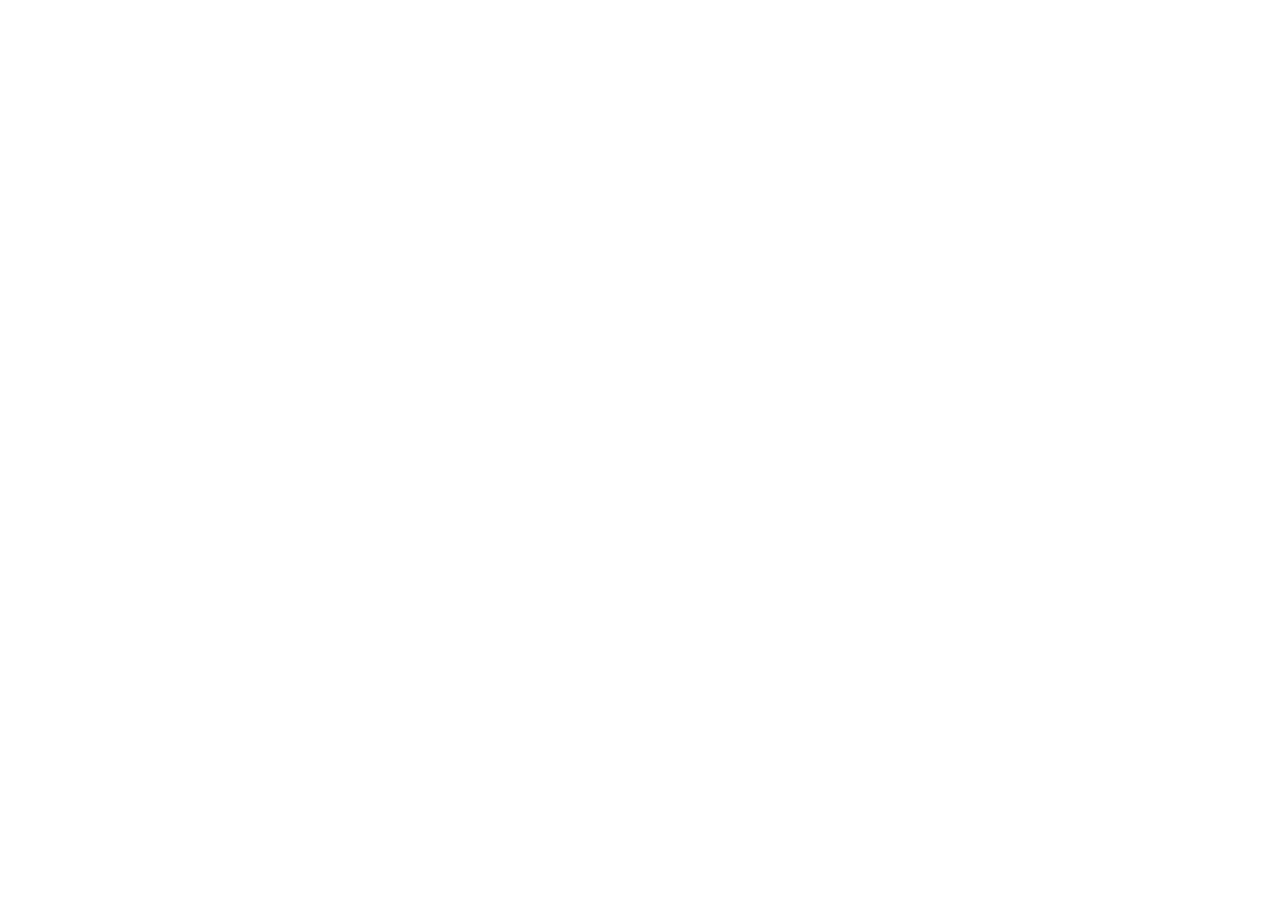
==== index.html @ f6eb2797 "estrutura de arquivos" ====
<!DOCTYPE html>
<html lang="en">
<head>
    <meta charset="UTF-8">
    <meta name="viewport" content="width=device-width, initial-scale=1.0">
    <link rel="stylesheet" href="css/style.css">
    <title>Henrique Galvão</title>
</head>
<body>
    
</body>
</html>
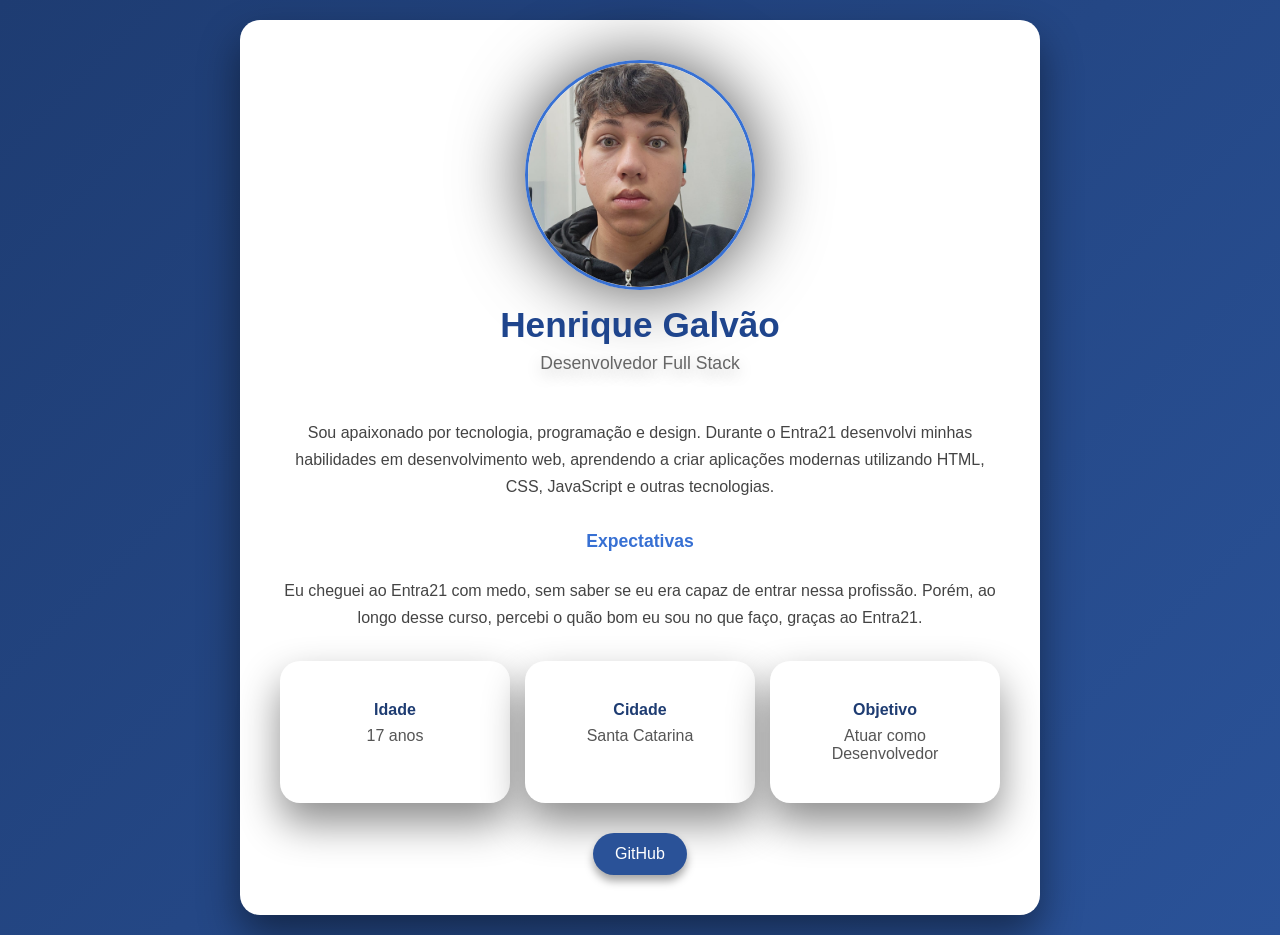
==== commit ff7638f2: "Atualização" ====
--- a/index.html
+++ b/index.html
@@ -1,12 +1,55 @@
 <!DOCTYPE html>
-<html lang="en">
+<html lang="pt-BR">
+
 <head>
     <meta charset="UTF-8">
     <meta name="viewport" content="width=device-width, initial-scale=1.0">
     <link rel="stylesheet" href="css/style.css">
     <title>Henrique Galvão</title>
 </head>
+
+
 <body>
-    
+    <main class="container">
+        <div class="card">
+            <div class="area-imagem">
+                <img src="img/perfil.jpeg" alt="Foto de Henrique" class="foto">
+                <h1>Henrique Galvão</h1>
+                <h2>Desenvolvedor Full Stack</h2>
+            </div>
+            <p>
+                Sou apaixonado por tecnologia, programação e design.
+                Durante o Entra21 desenvolvi minhas habilidades em
+                desenvolvimento web, aprendendo a criar aplicações modernas
+                utilizando HTML, CSS, JavaScript e outras tecnologias.
+            </p>
+            <h3>Expectativas</h3>
+            <p>Eu cheguei ao Entra21 com medo, sem saber se eu era capaz de entrar nessa profissão. Porém, ao longo
+                desse curso, percebi o quão bom eu sou no que faço, graças ao Entra21.
+            </p>
+
+            <div class="info">
+                <div class="card" id="interno_card">
+                    <strong>Idade</strong>
+                    <span>17 anos</span>
+                </div>
+
+                <div class="card" id="interno_card">
+                    <strong>Cidade</strong>
+                    <span>Santa Catarina</span>
+                </div>
+
+                <div class="card" id="interno_card">
+                    <strong>Objetivo</strong>
+                    <span>Atuar como Desenvolvedor</span>
+                </div>
+            </div>
+
+            <div class="redes">
+                <a href="https://github.com/hericota" target="_blank" rel="noopener noreferrer">GitHub</a>
+            </div>
+        </div>
+    </main>
 </body>
+
 </html>
--- a/css/style.css
+++ b/css/style.css
@@ -0,0 +1,189 @@
+
+:root {
+    --cor_texto--: #1b58caa1;
+}
+
+
+@keyframes bulping {
+    0% {
+        scale: 100%;
+
+    }
+
+    50% {
+        scale: 90%;
+        color: rgb(136, 10, 10);
+    }
+
+    100% {
+        scale: 100%;
+        color: rgb(136, 10, 10);
+        text-shadow: 5px 5px 10px rgba(136, 10, 10, 0.534);
+    }
+}
+
+* {
+    margin: 0;
+    padding: 0;
+    box-sizing: border-box;
+    font-family: Arial, Helvetica, sans-serif;
+}
+
+body {
+    background: linear-gradient(135deg, #1e3c72, #2a5298);
+    display: flex;
+    justify-content: center;
+    align-items: center;
+    min-height: 100vh;
+    padding: 20px;
+}
+
+.container {
+    width: 100%;
+    display: flex;
+    justify-content: center;
+}
+
+.card {
+    background: #fff;
+    max-width: 800px;
+    width: 100%;
+    padding: 40px;
+    border-radius: 20px;
+    text-align: center;
+    box-shadow: 0 20px 40px rgba(0, 0, 0, .45);
+    transition: .5s;
+}
+
+.card:hover {
+    transform: translateY(-8px);
+}
+
+.area-imagem {
+    display: flex;
+    flex-direction: column;
+    align-items: center;
+    margin-bottom: 20px;
+}
+
+.foto {
+    width: 230px;
+    height: 230px;
+    border-radius: 50%;
+    object-fit: cover;
+    border: 3px solid #3770d3;
+    box-shadow: 0 0 70px rgba(0, 0, 0, .7);
+    transition: transform 2s, border 2s;
+}
+
+.area-imagem:hover .foto {
+    transform: scale(0) rotate(2880deg);
+    border: 5rem solid #051342bd;
+}
+
+h1 {
+    color: #1f458d;
+    font-size: 2.2rem;
+    margin: 15px 0 8px;
+    transition: transform 2s, animation 2s;
+}
+
+.area-imagem:hover h1 {
+    transform: translateY(-130px) scale(2);
+    margin-bottom: 20px;
+    animation: bulping 1s infinite alternate ease-in-out;
+}
+
+h2 {
+    color: #666;
+    font-size: 1.1rem;
+    font-weight: 400;
+    margin-bottom: 25px;
+    text-shadow: 0 6px 15px rgba(0, 0, 0, .25);
+    transition: transform 2s;
+}
+
+.area-imagem:hover h2 {
+    transform: translateY(-90px) scale(2);
+    animation: bulping 1s infinite alternate ease-in-out;
+}
+
+h3 {
+    color: #3770d3;
+    font-size: 1.1rem;
+    font-weight: 800;
+    margin-bottom: 25px;
+}
+
+p {
+    color: #444;
+    line-height: 1.7;
+    margin-bottom: 30px;
+}
+
+.info {
+    display: grid;
+    grid-template-columns: repeat(3, 1fr);
+    gap: 15px;
+    margin-bottom: 30px;
+}
+
+.info-card {
+    background: #f3f6fb;
+    padding: 15px;
+    border-radius: 12px;
+    transition: .5s;
+    box-shadow: 0 6px 15px rgba(0, 0, 0, .12);
+}
+
+.info-card:hover {
+    transform: translateY(-10px);
+    background: #a0e1ff;
+    box-shadow: 0 15px 25px rgba(0, 0, 0, .2);
+}
+
+.info strong {
+    display: block;
+    color: #1e3c72;
+    margin-bottom: 8px;
+}
+
+.info span {
+    color: #555;
+}
+
+.redes {
+    display: flex;
+    justify-content: center;
+    gap: 15px;
+}
+
+.redes a {
+    text-decoration: none;
+    background: #2a5298;
+    color: white;
+    padding: 12px 22px;
+    border-radius: 30px;
+    transition: .3s;
+    box-shadow: 0 6px 8px rgba(0, 0, 0, .35);
+}
+
+.redes a:hover {
+    background: #1e3c72;
+    transform: translateY(-3px);
+}
+
+@media (max-width:650px) {
+
+    .card {
+        padding: 30px;
+    }
+
+    .info {
+        grid-template-columns: 1fr;
+    }
+
+    .redes {
+        flex-direction: column;
+    }
+}
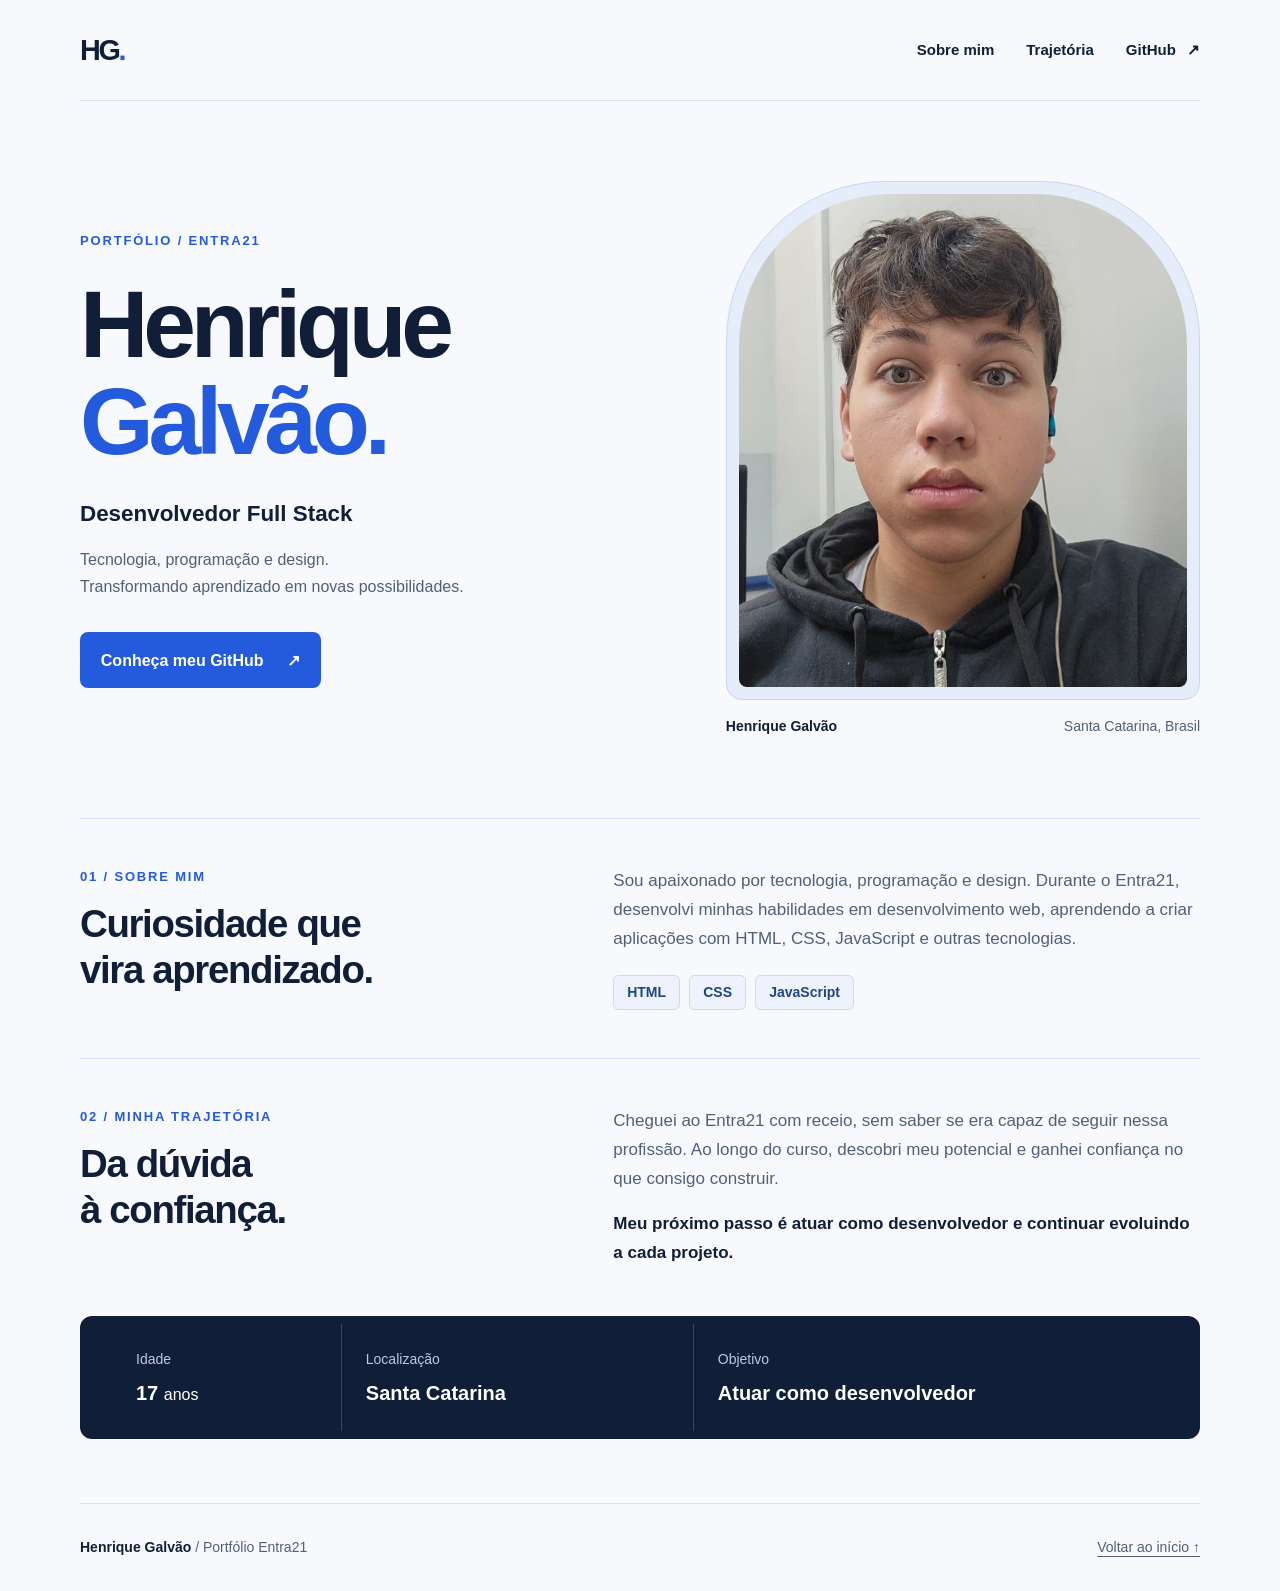
==== commit 07ebe957: "Melhora apresentação, responsividade e acessibilidade do portfólio" ====
--- a/index.html
+++ b/index.html
@@ -1,55 +1,75 @@
 <!DOCTYPE html>
 <html lang="pt-BR">
-
 <head>
     <meta charset="UTF-8">
     <meta name="viewport" content="width=device-width, initial-scale=1.0">
+    <meta name="description" content="Portfólio de Henrique Galvão, desenvolvedor Full Stack. Conheça minha trajetória no Entra21 e meu interesse por tecnologia, programação e design.">
+    <meta name="theme-color" content="#101e38">
     <link rel="stylesheet" href="css/style.css">
-    <title>Henrique Galvão</title>
+    <title>Henrique Galvão | Desenvolvedor Full Stack</title>
 </head>
+<body>
+    <a class="skip-link" href="#conteudo">Pular para o conteúdo</a>
+    <header class="header container">
+        <a class="brand" href="#inicio" aria-label="Henrique Galvão — início">HG<span aria-hidden="true">.</span></a>
+        <nav aria-label="Navegação principal">
+            <a href="#sobre">Sobre mim</a>
+            <a href="#trajetoria">Trajetória</a>
+            <a class="nav-github" href="https://github.com/hericota" target="_blank" rel="noopener noreferrer">GitHub <span aria-hidden="true">↗</span><span class="sr-only"> (abre em nova aba)</span></a>
+        </nav>
+    </header>
 
+    <main id="conteudo" class="container" tabindex="-1">
+        <section class="hero" id="inicio" aria-labelledby="titulo">
+            <div class="hero-copy">
+                <p class="eyebrow">PORTFÓLIO / ENTRA21</p>
+                <h1 id="titulo">Henrique<br><span>Galvão.</span></h1>
+                <p class="role">Desenvolvedor Full Stack</p>
+                <p class="intro">Tecnologia, programação e design.<br>Transformando aprendizado em novas possibilidades.</p>
+                <a class="button" href="https://github.com/hericota" target="_blank" rel="noopener noreferrer">Conheça meu GitHub <span aria-hidden="true">↗</span><span class="sr-only"> (abre em nova aba)</span></a>
+            </div>
+            <figure class="portrait">
+                <div class="portrait-frame">
+                    <img src="img/perfil.jpeg" alt="Henrique Galvão" class="foto" fetchpriority="high">
+                </div>
+                <figcaption><span>Henrique Galvão</span><span>Santa Catarina, Brasil</span></figcaption>
+            </figure>
+        </section>
 
-<body>
-    <main class="container">
-        <div class="card">
-            <div class="area-imagem">
-                <img src="img/perfil.jpeg" alt="Foto de Henrique" class="foto">
-                <h1>Henrique Galvão</h1>
-                <h2>Desenvolvedor Full Stack</h2>
+        <section class="about section" id="sobre" aria-labelledby="sobre-titulo">
+            <div class="section-heading">
+                <p class="eyebrow">01 / SOBRE MIM</p>
+                <h2 id="sobre-titulo">Curiosidade que<br>vira aprendizado.</h2>
             </div>
-            <p>
-                Sou apaixonado por tecnologia, programação e design.
-                Durante o Entra21 desenvolvi minhas habilidades em
-                desenvolvimento web, aprendendo a criar aplicações modernas
-                utilizando HTML, CSS, JavaScript e outras tecnologias.
-            </p>
-            <h3>Expectativas</h3>
-            <p>Eu cheguei ao Entra21 com medo, sem saber se eu era capaz de entrar nessa profissão. Porém, ao longo
-                desse curso, percebi o quão bom eu sou no que faço, graças ao Entra21.
-            </p>
+            <div class="section-copy">
+                <p>Sou apaixonado por tecnologia, programação e design. Durante o Entra21, desenvolvi minhas habilidades em desenvolvimento web, aprendendo a criar aplicações com HTML, CSS, JavaScript e outras tecnologias.</p>
+                <ul class="skills" aria-label="Tecnologias que estudo">
+                    <li>HTML</li><li>CSS</li><li>JavaScript</li>
+                </ul>
+            </div>
+        </section>
 
-            <div class="info">
-                <div class="card" id="interno_card">
-                    <strong>Idade</strong>
-                    <span>17 anos</span>
-                </div>
+        <section class="journey section" id="trajetoria" aria-labelledby="trajetoria-titulo">
+            <div class="section-heading">
+                <p class="eyebrow">02 / MINHA TRAJETÓRIA</p>
+                <h2 id="trajetoria-titulo">Da dúvida<br>à confiança.</h2>
+            </div>
+            <div class="section-copy">
+                <p>Cheguei ao Entra21 com receio, sem saber se era capaz de seguir nessa profissão. Ao longo do curso, descobri meu potencial e ganhei confiança no que consigo construir.</p>
+                <p class="journey-goal">Meu próximo passo é atuar como desenvolvedor e continuar evoluindo a cada projeto.</p>
+            </div>
+        </section>
 
-                <div class="card" id="interno_card">
-                    <strong>Cidade</strong>
-                    <span>Santa Catarina</span>
-                </div>
+        <dl class="info" aria-label="Informações pessoais">
+            <div class="info-card"><dt>Idade</dt><dd>17 <span>anos</span></dd></div>
+            <div class="info-card"><dt>Localização</dt><dd>Santa Catarina</dd></div>
+            <div class="info-card"><dt>Objetivo</dt><dd>Atuar como desenvolvedor</dd></div>
+        </dl>
+    </main>
 
-                <div class="card" id="interno_card">
-                    <strong>Objetivo</strong>
-                    <span>Atuar como Desenvolvedor</span>
-                </div>
-            </div>
-
-            <div class="redes">
-                <a href="https://github.com/hericota" target="_blank" rel="noopener noreferrer">GitHub</a>
-            </div>
-        </div>
-    </main>
+    <footer class="footer container">
+        <p>Henrique Galvão <span> / Portfólio Entra21</span></p>
+        <a href="#inicio">Voltar ao início <span aria-hidden="true">↑</span></a>
+    </footer>
 </body>
-
-</html>+</html>
--- a/css/style.css
+++ b/css/style.css
@@ -1,189 +1,85 @@
-
 :root {
-    --cor_texto--: #1b58caa1;
+    color-scheme: light;
+    --ink: #101e38;
+    --muted: #526077;
+    --blue: #245adc;
+    --line: #dce3ef;
+    --paper: #f7f9fd;
+    --font: "Segoe UI", Arial, Helvetica, sans-serif;
 }
 
+* { box-sizing: border-box; }
+html { scroll-behavior: smooth; scroll-padding-top: 2rem; }
+body { margin: 0; background: var(--paper); color: var(--ink); font-family: var(--font); font-size: 1rem; line-height: 1.7; }
+a { color: inherit; text-underline-offset: .25em; }
+a, img { -webkit-tap-highlight-color: transparent; }
+a:focus-visible { outline: 3px solid var(--blue); outline-offset: 6px; border-radius: 3px; }
+::selection { background: #c9d9ff; color: var(--ink); }
+.container { width: min(1120px, calc(100% - 4rem)); margin-inline: auto; }
+.skip-link { position: fixed; top: .75rem; left: 1rem; padding: .6rem 1rem; background: var(--ink); color: white; z-index: 10; transform: translateY(-180%); }
+.skip-link:focus { transform: translateY(0); }
+.sr-only { position: absolute; width: 1px; height: 1px; padding: 0; margin: -1px; overflow: hidden; clip-path: inset(50%); white-space: nowrap; border: 0; }
 
-@keyframes bulping {
-    0% {
-        scale: 100%;
+.header { display: flex; align-items: center; justify-content: space-between; gap: 1.5rem; padding-block: 1.6rem; border-bottom: 1px solid var(--line); }
+.brand { font-size: 1.8rem; font-weight: 800; letter-spacing: -.08em; text-decoration: none; }
+.brand span { color: var(--blue); }
+nav { display: flex; align-items: center; flex-wrap: wrap; gap: 2rem; }
+nav a { font-size: .9375rem; font-weight: 600; text-decoration: none; transition: color .2s; }
+nav a:hover { color: var(--blue); }
+.nav-github { display: inline-flex; align-items: center; gap: .7rem; }
 
-    }
+.hero { display: grid; grid-template-columns: 1.2fr 1fr; align-items: center; gap: clamp(2rem, 6vw, 6rem); padding-block: 5rem; }
+.eyebrow { margin: 0 0 1.5rem; color: var(--blue); font-size: .8125rem; font-weight: 700; letter-spacing: .14em; line-height: 1.6; }
+h1 { margin: 0; font-size: clamp(3.5rem, 7.4vw, 6rem); line-height: 1.02; font-weight: 750; letter-spacing: -.055em; }
+h1 span { color: var(--blue); }
+.role { margin: 1.6rem 0 .8rem; font-size: clamp(1.125rem, 2vw, 1.4rem); font-weight: 600; }
+.intro { color: var(--muted); margin: 0 0 2rem; }
+.button { display: inline-flex; align-items: center; justify-content: center; gap: 1.5rem; padding: .9rem 1.3rem; border-radius: .5rem; background: var(--blue); color: white; font-weight: 600; text-decoration: none; transition: background .2s, transform .2s; }
+.button:hover { background: #1946b4; transform: translateY(-2px); }
+.portrait { margin: 0; min-width: 0; }
+.portrait-frame { padding: .75rem; border: 1px solid #c8d6ef; border-radius: 10rem 10rem 1rem 1rem; background: #e5edfb; }
+.foto { display: block; width: 100%; aspect-ratio: 1 / 1.1; object-fit: cover; border-radius: 9.5rem 9.5rem .5rem .5rem; }
+figcaption { display: flex; justify-content: space-between; flex-wrap: wrap; gap: .25rem 1rem; margin-top: .9rem; font-size: .875rem; color: var(--muted); }
+figcaption span:first-child { color: var(--ink); font-weight: 600; }
 
-    50% {
-        scale: 90%;
-        color: rgb(136, 10, 10);
-    }
+.section { display: grid; grid-template-columns: 1fr 1.25fr; gap: 4rem; padding-block: 3rem; border-top: 1px solid var(--line); scroll-margin-top: 1rem; }
+.section .eyebrow { margin-bottom: .8rem; }
+h2 { margin: 0; font-size: clamp(1.8rem, 3vw, 2.5rem); font-weight: 650; line-height: 1.2; letter-spacing: -.035em; }
+.section-copy p { margin: 0; color: var(--muted); font-size: 1.0625rem; }
+.skills { display: flex; flex-wrap: wrap; gap: .6rem; padding: 0; margin: 1.3rem 0 0; list-style: none; }
+.skills li { padding: .3rem .8rem; border: 1px solid #cdd9ef; border-radius: .35rem; color: #204685; background: #edf2fc; font-size: .875rem; font-weight: 600; }
+.section-copy .journey-goal { color: var(--ink); margin-top: 1rem; font-weight: 600; }
+.info { display: grid; grid-template-columns: .65fr 1fr 1.35fr; margin: 0 0 4rem; padding: .5rem 2rem; border-radius: .75rem; background: var(--ink); color: white; }
+.info-card { padding: 1.5rem; }
+.info-card + .info-card { border-left: 1px solid #38455d; }
+dt { color: #bac9e4; font-size: .875rem; margin-bottom: .45rem; }
+dd { margin: 0; font-size: 1.25rem; font-weight: 600; line-height: 1.4; }
+dd span { font-size: 1rem; font-weight: 400; }
+.footer { display: flex; justify-content: space-between; align-items: center; gap: 1rem; border-top: 1px solid var(--line); padding-block: 1.5rem; font-size: .875rem; }
+.footer p { margin: 0; font-weight: 600; }
+.footer p span { color: var(--muted); font-weight: 400; }
+.footer a { padding-block: .5rem; color: var(--muted); }
 
-    100% {
-        scale: 100%;
-        color: rgb(136, 10, 10);
-        text-shadow: 5px 5px 10px rgba(136, 10, 10, 0.534);
-    }
+@media (max-width: 760px) {
+    .container { width: calc(100% - 2.5rem); }
+    .header { gap: 1rem; padding-block: 1rem; }
+    nav { gap: 1rem; }
+    .hero { grid-template-columns: 1fr; gap: 2.5rem; padding-block: 3rem; }
+    h1 { font-size: clamp(3.5rem, 12vw, 5.5rem); }
+    .portrait { width: min(100%, 380px); justify-self: center; }
+    .section { grid-template-columns: 1fr; gap: 1.5rem; padding-block: 2.25rem; }
+    .section h2 br { display: none; }
+    .info { grid-template-columns: 1fr; padding: .5rem 1.5rem; margin-bottom: 2.5rem; }
+    .info-card { padding: 1.15rem 0; }
+    .info-card + .info-card { border-left: 0; border-top: 1px solid #38455d; }
+    .footer { align-items: flex-start; flex-direction: column; }
 }
-
-* {
-    margin: 0;
-    padding: 0;
-    box-sizing: border-box;
-    font-family: Arial, Helvetica, sans-serif;
+@media (max-width: 380px) {
+    .header { flex-wrap: wrap; }
+    nav { width: 100%; justify-content: space-between; gap: .5rem; }
+    .button { gap: 1rem; padding-inline: 1rem; }
 }
-
-body {
-    background: linear-gradient(135deg, #1e3c72, #2a5298);
-    display: flex;
-    justify-content: center;
-    align-items: center;
-    min-height: 100vh;
-    padding: 20px;
+@media (prefers-reduced-motion: reduce) {
+    html { scroll-behavior: auto; }
+    *, *::before, *::after { animation: none !important; transition: none !important; }
 }
-
-.container {
-    width: 100%;
-    display: flex;
-    justify-content: center;
-}
-
-.card {
-    background: #fff;
-    max-width: 800px;
-    width: 100%;
-    padding: 40px;
-    border-radius: 20px;
-    text-align: center;
-    box-shadow: 0 20px 40px rgba(0, 0, 0, .45);
-    transition: .5s;
-}
-
-.card:hover {
-    transform: translateY(-8px);
-}
-
-.area-imagem {
-    display: flex;
-    flex-direction: column;
-    align-items: center;
-    margin-bottom: 20px;
-}
-
-.foto {
-    width: 230px;
-    height: 230px;
-    border-radius: 50%;
-    object-fit: cover;
-    border: 3px solid #3770d3;
-    box-shadow: 0 0 70px rgba(0, 0, 0, .7);
-    transition: transform 2s, border 2s;
-}
-
-.area-imagem:hover .foto {
-    transform: scale(0) rotate(2880deg);
-    border: 5rem solid #051342bd;
-}
-
-h1 {
-    color: #1f458d;
-    font-size: 2.2rem;
-    margin: 15px 0 8px;
-    transition: transform 2s, animation 2s;
-}
-
-.area-imagem:hover h1 {
-    transform: translateY(-130px) scale(2);
-    margin-bottom: 20px;
-    animation: bulping 1s infinite alternate ease-in-out;
-}
-
-h2 {
-    color: #666;
-    font-size: 1.1rem;
-    font-weight: 400;
-    margin-bottom: 25px;
-    text-shadow: 0 6px 15px rgba(0, 0, 0, .25);
-    transition: transform 2s;
-}
-
-.area-imagem:hover h2 {
-    transform: translateY(-90px) scale(2);
-    animation: bulping 1s infinite alternate ease-in-out;
-}
-
-h3 {
-    color: #3770d3;
-    font-size: 1.1rem;
-    font-weight: 800;
-    margin-bottom: 25px;
-}
-
-p {
-    color: #444;
-    line-height: 1.7;
-    margin-bottom: 30px;
-}
-
-.info {
-    display: grid;
-    grid-template-columns: repeat(3, 1fr);
-    gap: 15px;
-    margin-bottom: 30px;
-}
-
-.info-card {
-    background: #f3f6fb;
-    padding: 15px;
-    border-radius: 12px;
-    transition: .5s;
-    box-shadow: 0 6px 15px rgba(0, 0, 0, .12);
-}
-
-.info-card:hover {
-    transform: translateY(-10px);
-    background: #a0e1ff;
-    box-shadow: 0 15px 25px rgba(0, 0, 0, .2);
-}
-
-.info strong {
-    display: block;
-    color: #1e3c72;
-    margin-bottom: 8px;
-}
-
-.info span {
-    color: #555;
-}
-
-.redes {
-    display: flex;
-    justify-content: center;
-    gap: 15px;
-}
-
-.redes a {
-    text-decoration: none;
-    background: #2a5298;
-    color: white;
-    padding: 12px 22px;
-    border-radius: 30px;
-    transition: .3s;
-    box-shadow: 0 6px 8px rgba(0, 0, 0, .35);
-}
-
-.redes a:hover {
-    background: #1e3c72;
-    transform: translateY(-3px);
-}
-
-@media (max-width:650px) {
-
-    .card {
-        padding: 30px;
-    }
-
-    .info {
-        grid-template-columns: 1fr;
-    }
-
-    .redes {
-        flex-direction: column;
-    }
-}
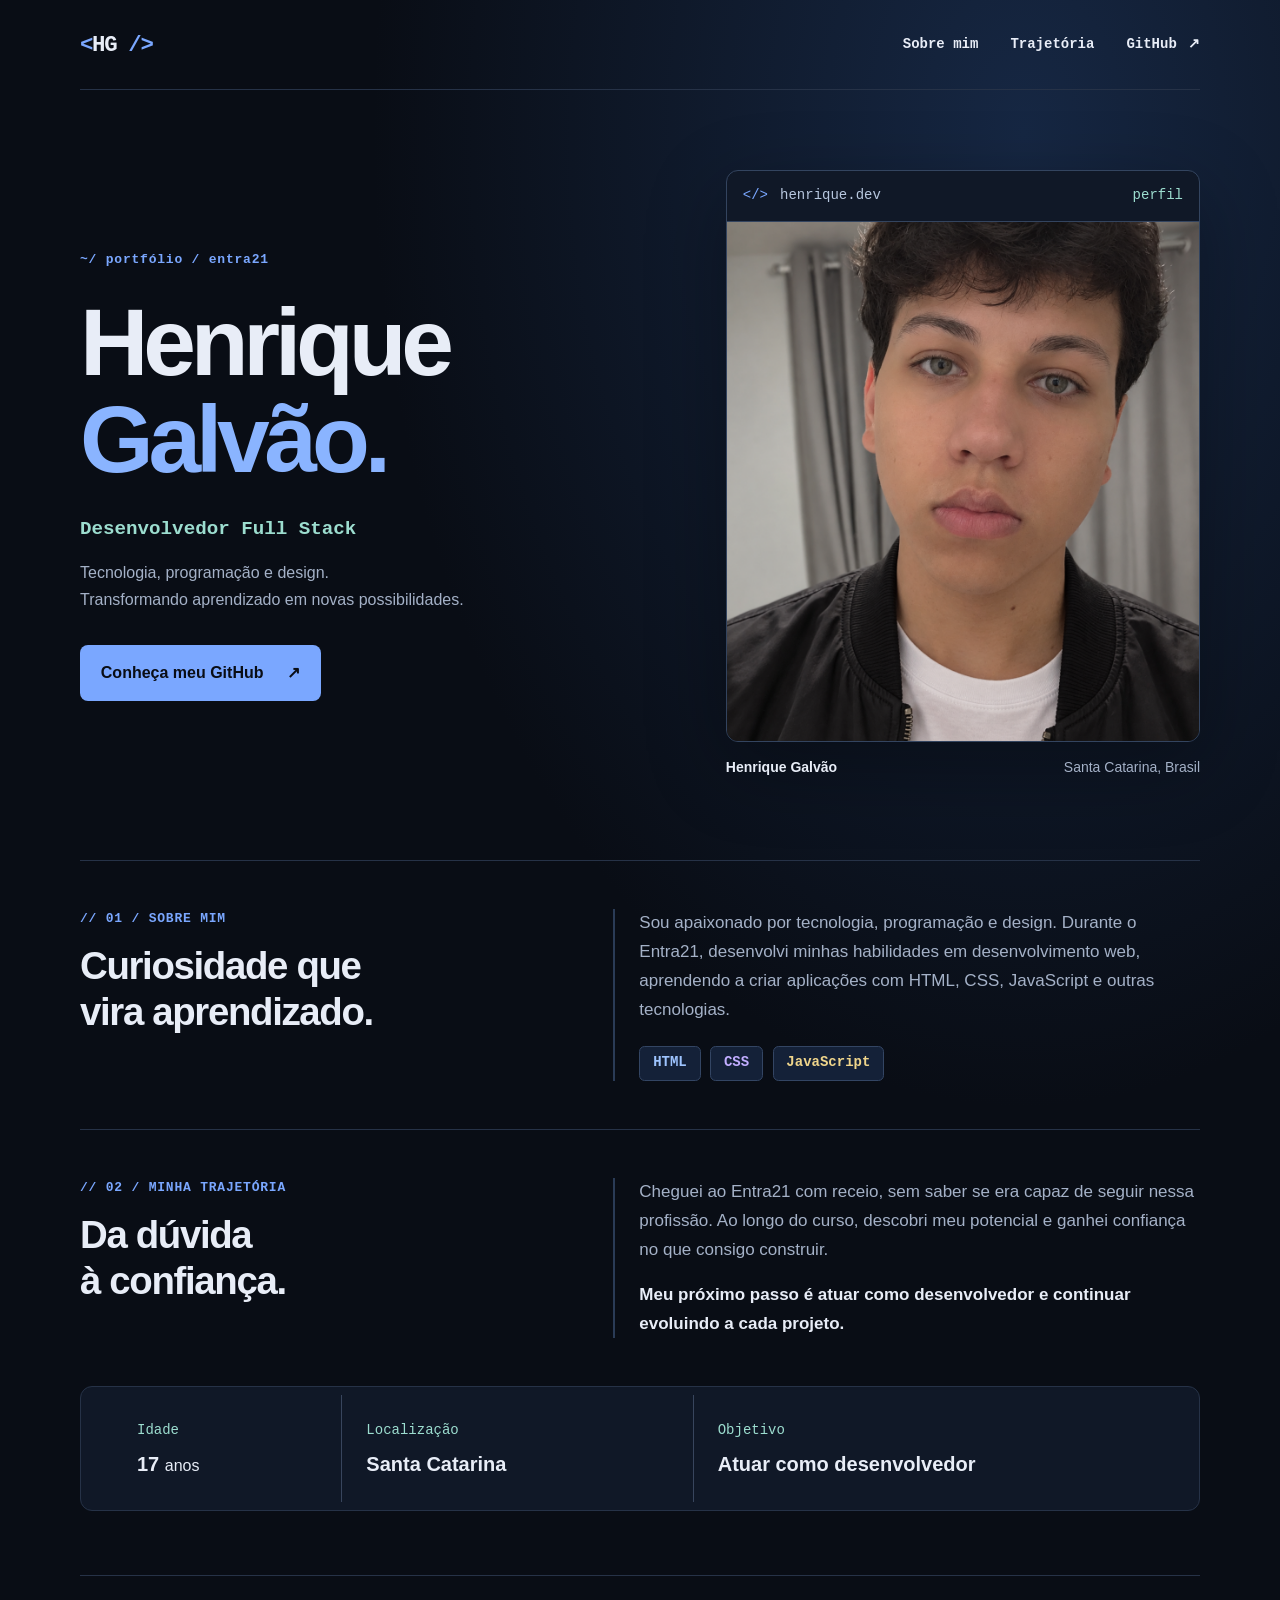
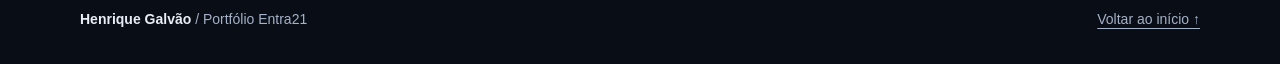
==== commit 5afa878e: "Aplica tema escuro com estética de editor de código" ====
--- a/index.html
+++ b/index.html
@@ -4,14 +4,14 @@
     <meta charset="UTF-8">
     <meta name="viewport" content="width=device-width, initial-scale=1.0">
     <meta name="description" content="Portfólio de Henrique Galvão, desenvolvedor Full Stack. Conheça minha trajetória no Entra21 e meu interesse por tecnologia, programação e design.">
-    <meta name="theme-color" content="#101e38">
+    <meta name="theme-color" content="#090d15">
     <link rel="stylesheet" href="css/style.css">
     <title>Henrique Galvão | Desenvolvedor Full Stack</title>
 </head>
 <body>
     <a class="skip-link" href="#conteudo">Pular para o conteúdo</a>
     <header class="header container">
-        <a class="brand" href="#inicio" aria-label="Henrique Galvão — início">HG<span aria-hidden="true">.</span></a>
+        <a class="brand" href="#inicio" aria-label="Henrique Galvão — início"><span aria-hidden="true">&lt;</span>HG<span aria-hidden="true"> /&gt;</span></a>
         <nav aria-label="Navegação principal">
             <a href="#sobre">Sobre mim</a>
             <a href="#trajetoria">Trajetória</a>
@@ -22,7 +22,7 @@
     <main id="conteudo" class="container" tabindex="-1">
         <section class="hero" id="inicio" aria-labelledby="titulo">
             <div class="hero-copy">
-                <p class="eyebrow">PORTFÓLIO / ENTRA21</p>
+                <p class="eyebrow"><span aria-hidden="true">~/</span> portfólio / entra21</p>
                 <h1 id="titulo">Henrique<br><span>Galvão.</span></h1>
                 <p class="role">Desenvolvedor Full Stack</p>
                 <p class="intro">Tecnologia, programação e design.<br>Transformando aprendizado em novas possibilidades.</p>
@@ -30,6 +30,7 @@
             </div>
             <figure class="portrait">
                 <div class="portrait-frame">
+                    <div class="editor-bar" aria-hidden="true"><span class="editor-mark">&lt;/&gt;</span><span>henrique.dev</span><span class="editor-format">perfil</span></div>
                     <img src="img/perfil.jpeg" alt="Henrique Galvão" class="foto" fetchpriority="high">
                 </div>
                 <figcaption><span>Henrique Galvão</span><span>Santa Catarina, Brasil</span></figcaption>
@@ -38,7 +39,7 @@
 
         <section class="about section" id="sobre" aria-labelledby="sobre-titulo">
             <div class="section-heading">
-                <p class="eyebrow">01 / SOBRE MIM</p>
+                <p class="eyebrow"><span aria-hidden="true">// </span>01 / SOBRE MIM</p>
                 <h2 id="sobre-titulo">Curiosidade que<br>vira aprendizado.</h2>
             </div>
             <div class="section-copy">
@@ -51,7 +52,7 @@
 
         <section class="journey section" id="trajetoria" aria-labelledby="trajetoria-titulo">
             <div class="section-heading">
-                <p class="eyebrow">02 / MINHA TRAJETÓRIA</p>
+                <p class="eyebrow"><span aria-hidden="true">// </span>02 / MINHA TRAJETÓRIA</p>
                 <h2 id="trajetoria-titulo">Da dúvida<br>à confiança.</h2>
             </div>
             <div class="section-copy">
--- a/css/style.css
+++ b/css/style.css
@@ -1,27 +1,27 @@
 :root {
-    color-scheme: light;
-    --ink: #101e38;
-    --muted: #526077;
-    --blue: #245adc;
-    --line: #dce3ef;
-    --paper: #f7f9fd;
+    color-scheme: dark;
+    --ink: #e8edf7;
+    --muted: #a4b1c7;
+    --blue: #7aa7ff;
+    --line: #263247;
+    --paper: #090d15;
     --font: "Segoe UI", Arial, Helvetica, sans-serif;
 }
 
 * { box-sizing: border-box; }
 html { scroll-behavior: smooth; scroll-padding-top: 2rem; }
-body { margin: 0; background: var(--paper); color: var(--ink); font-family: var(--font); font-size: 1rem; line-height: 1.7; }
+body { margin: 0; background: radial-gradient(ellipse at 80% 8%, #162743 0, transparent 45%), var(--paper); color: var(--ink); font-family: var(--font); font-size: 1rem; line-height: 1.7; }
 a { color: inherit; text-underline-offset: .25em; }
 a, img { -webkit-tap-highlight-color: transparent; }
 a:focus-visible { outline: 3px solid var(--blue); outline-offset: 6px; border-radius: 3px; }
-::selection { background: #c9d9ff; color: var(--ink); }
+::selection { background: #284e85; color: #ffffff; }
 .container { width: min(1120px, calc(100% - 4rem)); margin-inline: auto; }
-.skip-link { position: fixed; top: .75rem; left: 1rem; padding: .6rem 1rem; background: var(--ink); color: white; z-index: 10; transform: translateY(-180%); }
+.skip-link { position: fixed; top: .75rem; left: 1rem; padding: .6rem 1rem; background: #18243a; color: white; z-index: 10; transform: translateY(-180%); }
 .skip-link:focus { transform: translateY(0); }
 .sr-only { position: absolute; width: 1px; height: 1px; padding: 0; margin: -1px; overflow: hidden; clip-path: inset(50%); white-space: nowrap; border: 0; }
 
 .header { display: flex; align-items: center; justify-content: space-between; gap: 1.5rem; padding-block: 1.6rem; border-bottom: 1px solid var(--line); }
-.brand { font-size: 1.8rem; font-weight: 800; letter-spacing: -.08em; text-decoration: none; }
+.brand { font-size: 1.8rem; font-weight: 800; letter-spacing: -.06em; text-decoration: none; }
 .brand span { color: var(--blue); }
 nav { display: flex; align-items: center; flex-wrap: wrap; gap: 2rem; }
 nav a { font-size: .9375rem; font-weight: 600; text-decoration: none; transition: color .2s; }
@@ -34,11 +34,11 @@
 h1 span { color: var(--blue); }
 .role { margin: 1.6rem 0 .8rem; font-size: clamp(1.125rem, 2vw, 1.4rem); font-weight: 600; }
 .intro { color: var(--muted); margin: 0 0 2rem; }
-.button { display: inline-flex; align-items: center; justify-content: center; gap: 1.5rem; padding: .9rem 1.3rem; border-radius: .5rem; background: var(--blue); color: white; font-weight: 600; text-decoration: none; transition: background .2s, transform .2s; }
-.button:hover { background: #1946b4; transform: translateY(-2px); }
+.button { display: inline-flex; align-items: center; justify-content: center; gap: 1.5rem; padding: .9rem 1.3rem; border-radius: .5rem; background: var(--blue); color: #090d15; font-weight: 600; text-decoration: none; transition: background .2s, transform .2s; }
+.button:hover { background: #a2c2ff; transform: translateY(-2px); }
 .portrait { margin: 0; min-width: 0; }
-.portrait-frame { padding: .75rem; border: 1px solid #c8d6ef; border-radius: 10rem 10rem 1rem 1rem; background: #e5edfb; }
-.foto { display: block; width: 100%; aspect-ratio: 1 / 1.1; object-fit: cover; border-radius: 9.5rem 9.5rem .5rem .5rem; }
+.portrait-frame { padding: 0; overflow: hidden; border: 1px solid #33445f; border-radius: .75rem; background: #101827; box-shadow: 0 24px 80px #00000055; }
+.foto { display: block; width: 100%; aspect-ratio: 1 / 1.1; object-fit: cover; border-radius: 0; }
 figcaption { display: flex; justify-content: space-between; flex-wrap: wrap; gap: .25rem 1rem; margin-top: .9rem; font-size: .875rem; color: var(--muted); }
 figcaption span:first-child { color: var(--ink); font-weight: 600; }
 
@@ -47,9 +47,9 @@
 h2 { margin: 0; font-size: clamp(1.8rem, 3vw, 2.5rem); font-weight: 650; line-height: 1.2; letter-spacing: -.035em; }
 .section-copy p { margin: 0; color: var(--muted); font-size: 1.0625rem; }
 .skills { display: flex; flex-wrap: wrap; gap: .6rem; padding: 0; margin: 1.3rem 0 0; list-style: none; }
-.skills li { padding: .3rem .8rem; border: 1px solid #cdd9ef; border-radius: .35rem; color: #204685; background: #edf2fc; font-size: .875rem; font-weight: 600; }
+.skills li { padding: .3rem .8rem; border: 1px solid #334563; border-radius: .35rem; color: #9ec4ff; background: #142138; font-size: .875rem; font-weight: 600; }
 .section-copy .journey-goal { color: var(--ink); margin-top: 1rem; font-weight: 600; }
-.info { display: grid; grid-template-columns: .65fr 1fr 1.35fr; margin: 0 0 4rem; padding: .5rem 2rem; border-radius: .75rem; background: var(--ink); color: white; }
+.info { display: grid; grid-template-columns: .65fr 1fr 1.35fr; margin: 0 0 4rem; padding: .5rem 2rem; border-radius: .75rem; background: #101827; color: var(--ink); border: 1px solid var(--line); }
 .info-card { padding: 1.5rem; }
 .info-card + .info-card { border-left: 1px solid #38455d; }
 dt { color: #bac9e4; font-size: .875rem; margin-bottom: .45rem; }
@@ -60,6 +60,22 @@
 .footer p span { color: var(--muted); font-weight: 400; }
 .footer a { padding-block: .5rem; color: var(--muted); }
 
+/* Editor-inspired accents; keep body copy in a readable sans-serif. */
+.brand, nav, .eyebrow, .role, .skills, dt, .editor-bar {
+    font-family: "SFMono-Regular", Consolas, "Liberation Mono", monospace;
+}
+.brand { font-size: 1.4rem; white-space: nowrap; }
+nav a { font-size: .875rem; }
+.eyebrow { letter-spacing: .06em; }
+.role { color: #9cddcf; font-size: clamp(1rem, 1.8vw, 1.2rem); }
+h1 span { color: #8ab4ff; }
+.editor-bar { display: flex; align-items: center; gap: .75rem; padding: .8rem 1rem; border-bottom: 1px solid #33445f; color: #b7c7df; font-size: .875rem; }
+.editor-mark { color: #7aa7ff; }
+.editor-format { margin-left: auto; color: #9cddcf; }
+.skills li:nth-child(2) { color: #c1adff; }
+.skills li:nth-child(3) { color: #efd58b; }
+.section-copy { border-left: 2px solid #2a3b56; padding-left: 1.5rem; }
+dt { color: #9cddcf; }
 @media (max-width: 760px) {
     .container { width: calc(100% - 2.5rem); }
     .header { gap: 1rem; padding-block: 1rem; }
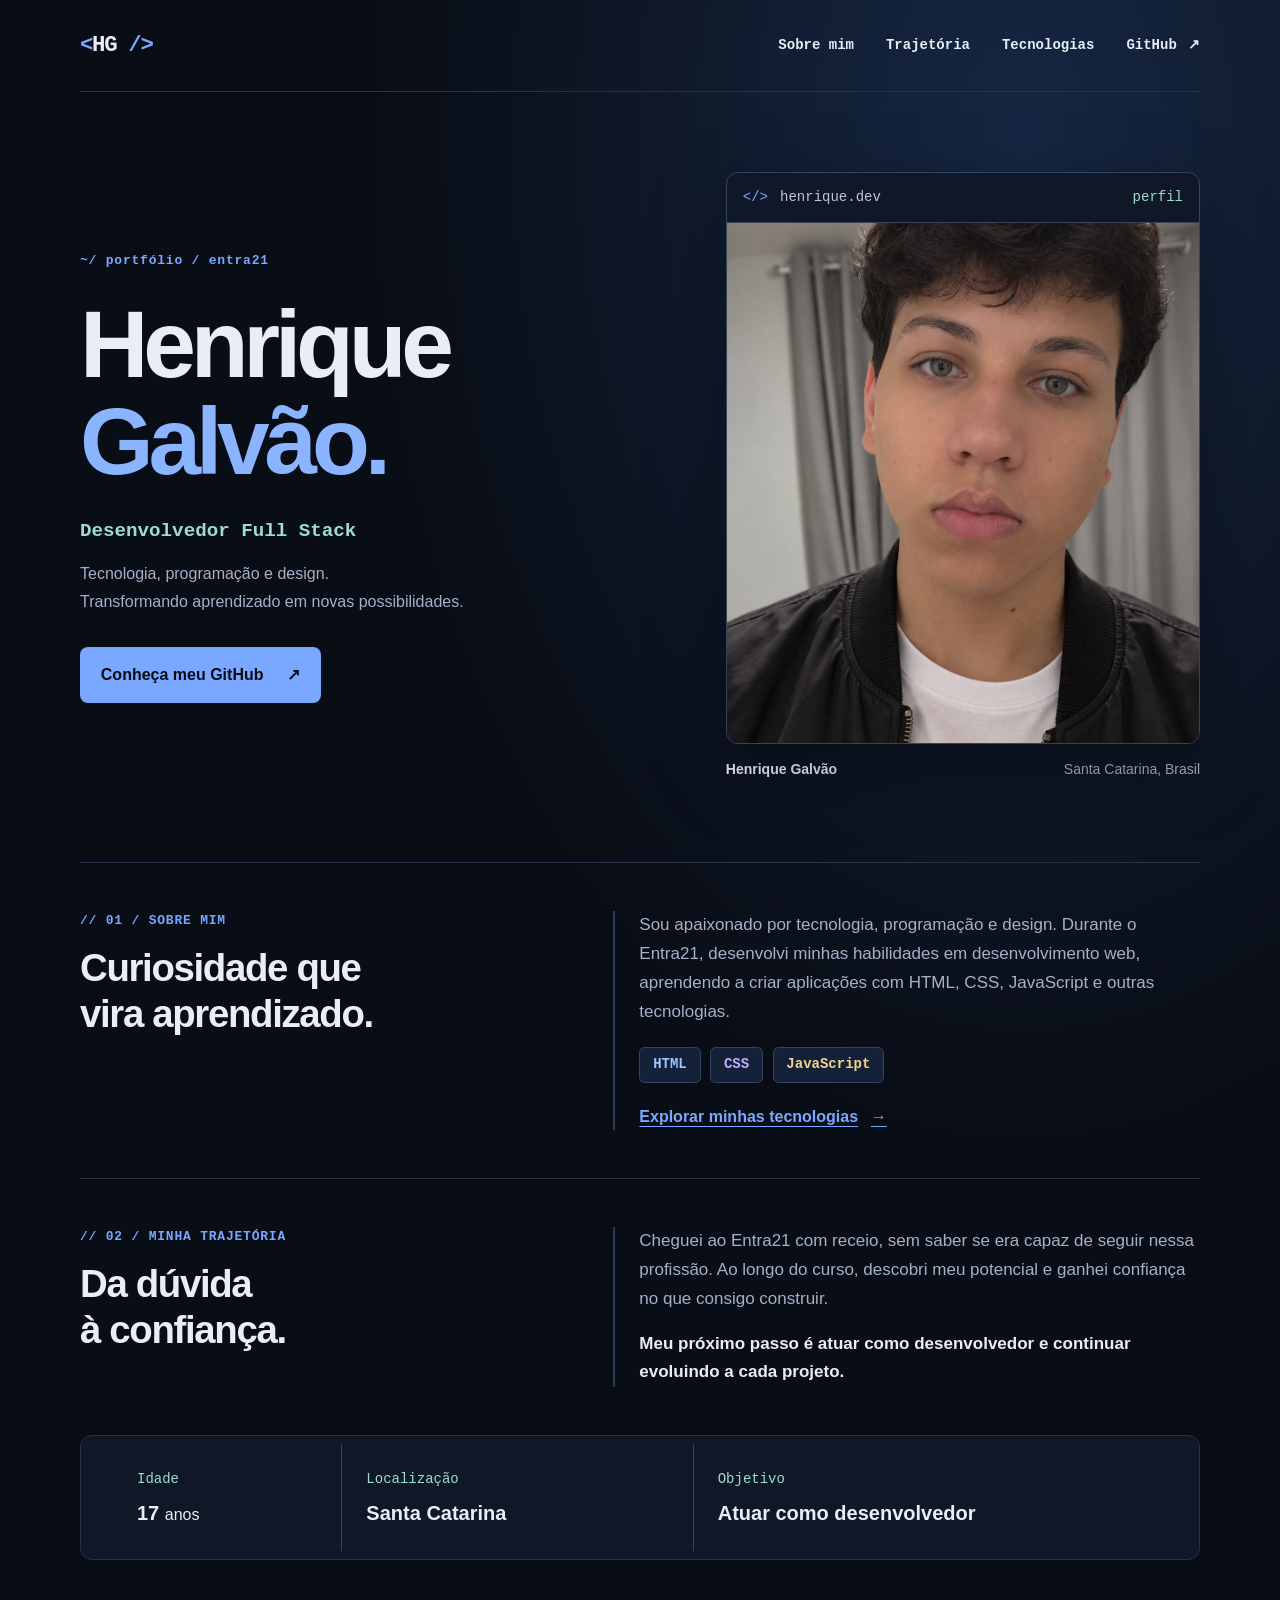
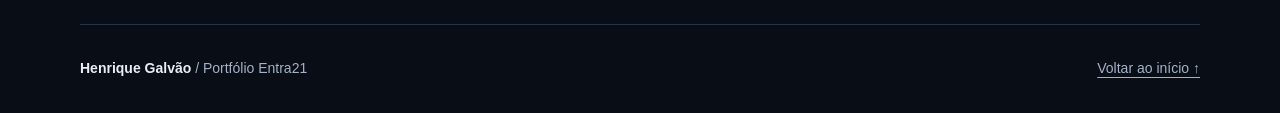
==== commit df085089: "Adiciona página de tecnologias, laboratório CSS e efeitos interativos acessíveis" ====
--- a/index.html
+++ b/index.html
@@ -7,6 +7,7 @@
     <meta name="theme-color" content="#090d15">
     <link rel="stylesheet" href="css/style.css">
     <title>Henrique Galvão | Desenvolvedor Full Stack</title>
+    <script src="js/script.js" defer></script>
 </head>
 <body>
     <a class="skip-link" href="#conteudo">Pular para o conteúdo</a>
@@ -15,6 +16,7 @@
         <nav aria-label="Navegação principal">
             <a href="#sobre">Sobre mim</a>
             <a href="#trajetoria">Trajetória</a>
+            <a href="tecnologias.html">Tecnologias</a>
             <a class="nav-github" href="https://github.com/hericota" target="_blank" rel="noopener noreferrer">GitHub <span aria-hidden="true">↗</span><span class="sr-only"> (abre em nova aba)</span></a>
         </nav>
     </header>
@@ -29,7 +31,7 @@
                 <a class="button" href="https://github.com/hericota" target="_blank" rel="noopener noreferrer">Conheça meu GitHub <span aria-hidden="true">↗</span><span class="sr-only"> (abre em nova aba)</span></a>
             </div>
             <figure class="portrait">
-                <div class="portrait-frame">
+                <div class="portrait-frame" data-spotlight>
                     <div class="editor-bar" aria-hidden="true"><span class="editor-mark">&lt;/&gt;</span><span>henrique.dev</span><span class="editor-format">perfil</span></div>
                     <img src="img/perfil.jpeg" alt="Henrique Galvão" class="foto" fetchpriority="high">
                 </div>
@@ -47,6 +49,7 @@
                 <ul class="skills" aria-label="Tecnologias que estudo">
                     <li>HTML</li><li>CSS</li><li>JavaScript</li>
                 </ul>
+                <a class="text-link" href="tecnologias.html">Explorar minhas tecnologias <span aria-hidden="true">→</span></a>
             </div>
         </section>
 
--- a/css/style.css
+++ b/css/style.css
@@ -99,3 +99,60 @@
     html { scroll-behavior: auto; }
     *, *::before, *::after { animation: none !important; transition: none !important; }
 }
+
+/* Interactive surfaces share the portfolio's dark editor theme. */
+[hidden] { display: none !important; }
+button, input { font: inherit; }
+button { cursor: pointer; }
+button:focus-visible, input:focus-visible, summary:focus-visible { outline: 3px solid var(--blue); outline-offset: 5px; }
+nav a { position: relative; padding-block: .5rem; }
+nav a::after { content: ""; position: absolute; inset: auto 0 0; height: 2px; background: var(--blue); transform: scaleX(0); transform-origin: left; transition: transform .2s; }
+nav a:hover::after, nav a:focus-visible::after, nav a[aria-current]::after { transform: scaleX(1); }
+.text-link { display: inline-flex; gap: .8rem; margin-top: 1.25rem; color: var(--blue); font-weight: 600; }
+.text-link span, .button span[aria-hidden] { transition: transform .2s; }
+.text-link:hover span, .button:hover span[aria-hidden] { transform: translateX(4px); }
+[data-spotlight] { position: relative; isolation: isolate; }
+[data-spotlight]::after { content: ""; pointer-events: none; position: absolute; inset: 0; z-index: 1; border-radius: inherit; opacity: 0; background: radial-gradient(260px circle at var(--mx, 50%) var(--my, 50%), #7aa7ff20, transparent 80%); transition: opacity .25s; }
+[data-spotlight]:focus-within::after { opacity: 1; }
+.tech-intro { padding-block: 4rem 2rem; }
+.tech-intro h1 { font-size: clamp(2.7rem, 6vw, 4.8rem); }
+.tech-intro .intro { margin-top: 1.5rem; max-width: 42rem; }
+.filters { display: flex; flex-wrap: wrap; gap: .6rem; }
+.filters button, #reset-demo { background: #101827; border: 1px solid #334563; border-radius: .5rem; color: var(--ink); padding: .65rem 1rem; min-height: 44px; }
+.filters button[aria-pressed="true"] { background: var(--blue); color: var(--paper); border-color: var(--blue); }
+.result-count { color: var(--muted); font-size: .875rem; }
+.tech-grid { display: grid; grid-template-columns: repeat(3, minmax(0, 1fr)); gap: 1.2rem; margin-block: 1.5rem 4rem; align-items: start; }
+.tech-card { padding: 1.6rem; border: 1px solid #2c3c55; border-radius: .8rem; background: #101827; transition: transform .25s, border-color .25s, box-shadow .25s; }
+.tech-top { display: flex; align-items: center; justify-content: space-between; margin-bottom: 1.5rem; }
+.tech-top .eyebrow { margin: 0; }
+.tech-symbol { font: 700 1.5rem Consolas, monospace; color: #9ec4ff; }
+.tech-card:nth-child(2) .tech-symbol { color: #c1adff; }
+.tech-card:nth-child(3) .tech-symbol { color: #efd58b; }
+.tech-card h2 { font-size: 1.8rem; }
+.tech-card h3 { font-size: 1rem; font-weight: 600; }
+.tech-card p { color: var(--muted); }
+.tech-card details { border-top: 1px solid var(--line); padding-top: 1rem; }
+summary { cursor: pointer; color: var(--blue); padding-block: .35rem; font-size: .9375rem; }
+.playground { display: grid; grid-template-columns: 1fr 1fr; gap: 3rem; padding-block: 3rem; border-top: 1px solid var(--line); }
+.playground .intro { margin-block: 1rem; }
+.lab-controls { max-width: 360px; }
+.lab-controls label { display: flex; flex-wrap: wrap; align-items: center; justify-content: space-between; gap: .75rem; margin-bottom: 1.5rem; }
+input[type="range"] { width: 100%; accent-color: var(--blue); min-height: 32px; }
+input[type="color"] { width: 64px; height: 44px; padding: .2rem; border: 1px solid var(--line); border-radius: .35rem; background: var(--paper); cursor: pointer; }
+output { font-family: Consolas, monospace; color: var(--muted); }
+.demo-area { min-width: 0; padding: 2rem; border: 1px solid var(--line); background: #0c121e; border-radius: .75rem; }
+.demo-card { padding: 1.5rem; border: 2px solid #7aa7ff; border-radius: 16px; background: #142138; transition: border-radius .15s, border-color .15s; }
+.demo-card > span { font: 1.5rem Consolas, monospace; color: #9ec4ff; }
+.demo-card h3 { font-size: 1.25rem; }
+.demo-card p { color: var(--muted); }
+pre { white-space: pre-wrap; overflow-wrap: anywhere; color: #9cddcf; font-size: .875rem; margin: 1.5rem 0 0; }
+@media (hover: hover) and (pointer: fine) {
+ [data-spotlight]:hover::after { opacity: 1; }
+ .tech-card:hover { transform: translateY(-5px); border-color: #7aa7ff; box-shadow: 0 16px 40px #0005; }
+ .skills li { transition: transform .2s, border-color .2s; }
+ .skills li:hover { transform: translateY(-3px); border-color: var(--blue); }
+ .info-card:hover { background: #162238; }
+}
+@media (max-width: 900px) { .header { flex-wrap: wrap; } .tech-grid { grid-template-columns: 1fr; } .playground { grid-template-columns: 1fr; } }
+@media (max-width: 400px) { .demo-area { padding: 1rem; } .tech-intro h1 { font-size: 2.5rem; } }
+@media (prefers-reduced-motion: reduce) { .tech-card:hover, .skills li:hover, .button:hover, .text-link:hover span, .button:hover span[aria-hidden] { transform: none; } }
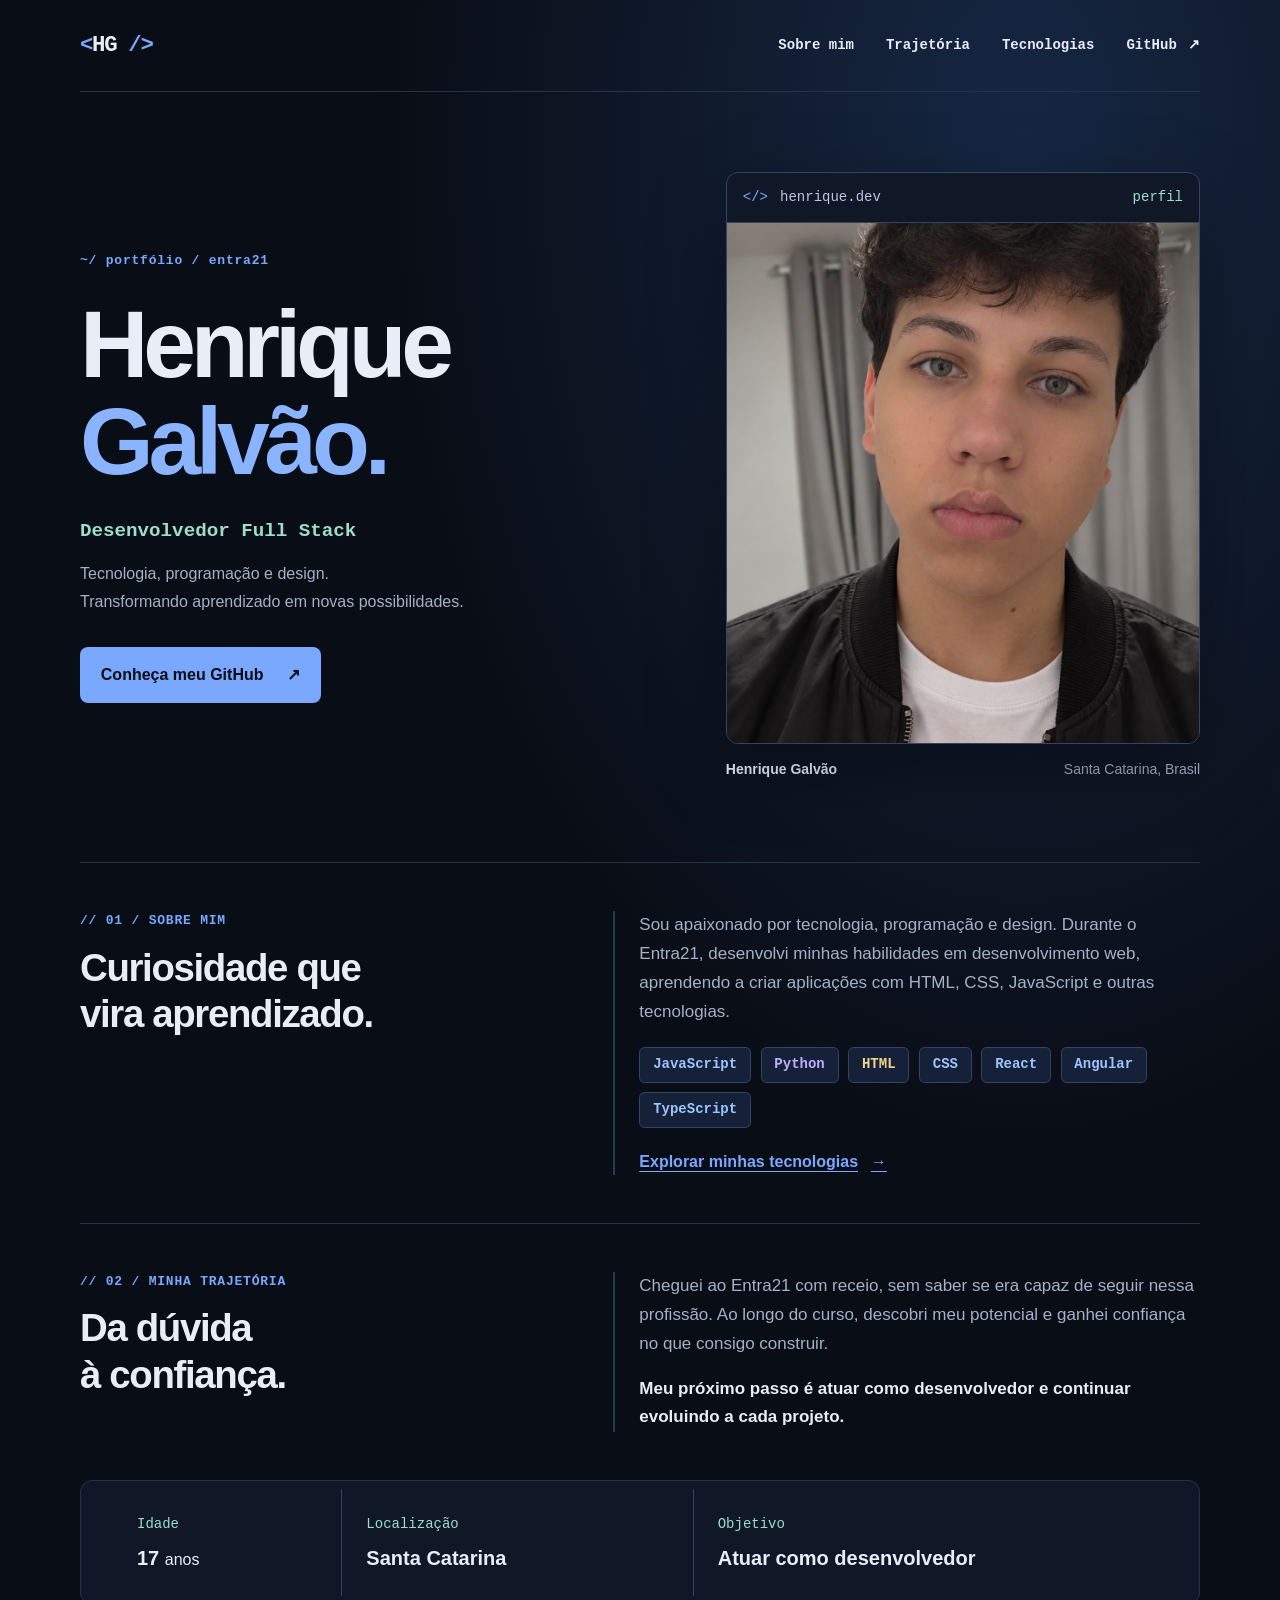
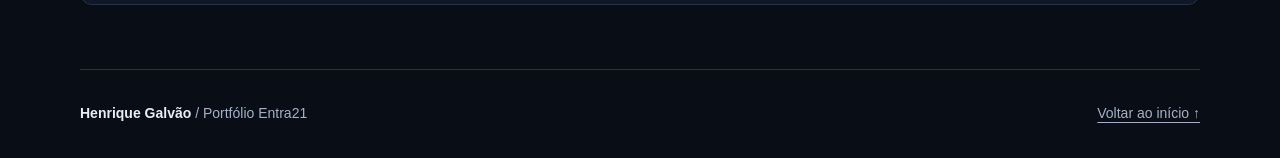
==== commit 77e9ebe0: "Atualiza portfólio com as sete tecnologias informadas" ====
--- a/index.html
+++ b/index.html
@@ -46,9 +46,7 @@
             </div>
             <div class="section-copy">
                 <p>Sou apaixonado por tecnologia, programação e design. Durante o Entra21, desenvolvi minhas habilidades em desenvolvimento web, aprendendo a criar aplicações com HTML, CSS, JavaScript e outras tecnologias.</p>
-                <ul class="skills" aria-label="Tecnologias que estudo">
-                    <li>HTML</li><li>CSS</li><li>JavaScript</li>
-                </ul>
+                <ul class="skills" aria-label="Tecnologias que estudo"><li>JavaScript</li><li>Python</li><li>HTML</li><li>CSS</li><li>React</li><li>Angular</li><li>TypeScript</li></ul>
                 <a class="text-link" href="tecnologias.html">Explorar minhas tecnologias <span aria-hidden="true">→</span></a>
             </div>
         </section>
